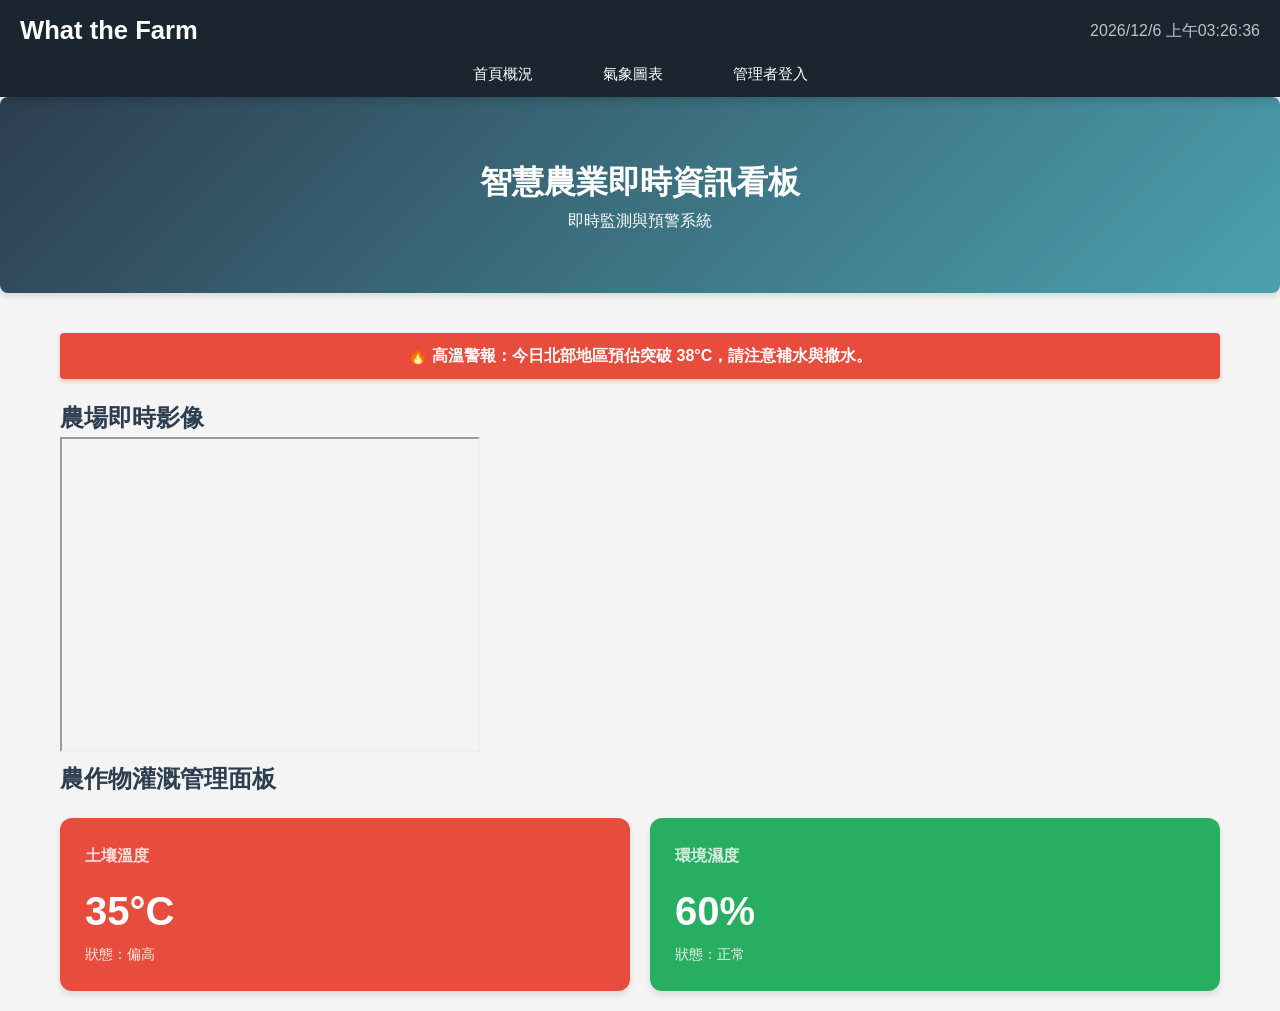
==== index.html @ b925cd80 "update video" ====
<!DOCTYPE html>
<html lang="zh-TW">
<head>
    <meta charset="UTF-8">
    <meta name="viewport" content="width=device-width, initial-scale=1.0">
    <title>首頁 - What the Farm</title>
    <link rel="stylesheet" href="main.css">
    <style>
        /* 僅首頁需要的樣式 */
        .weather-info p { margin: 5px 0; font-size: 0.95rem; }
        .weather-info strong { color: var(--primary-color); font-size: 1.1rem; }
    </style>
</head>
<body>

    <div id="alert-container"></div>

    <nav class="navbar">
        <div class="nav-brand">What the Farm</div>
        <div class="nav-time" id="current-time">載入中...</div>
        
        <div class="menu-toggle" id="mobile-menu-icon">
            <span></span><span></span><span></span>
        </div>

        <ul class="nav-menu" id="nav-menu">
            <li><a href="index.html" >首頁概況</a></li>
            <li><a href="charts.html">氣象圖表</a></li>
            <li><a href="login.html">管理者登入</a></li>
        </ul>
    </nav>

    <header class="hero-banner">
        <h1>智慧農業即時資訊看板</h1>
        <p>即時監測與預警系統</p>
    </header>

    <main>
        <section class="emergency-bar">
            <span>🔥 高溫警報：今日北部地區預估突破 38°C，請注意補水與撒水。</span>
        </section>

        <h2>農場即時影像</h2>
        <iframe width="420" height="315"src="https://www.youtube.com/watch?v=z_fY1pj1VBw&list=PLtPJtE4_gezcIXkVoH0pzSqqjN6FSjMHF?autoplay=1&mute=1"></iframe>

        <h2>農作物灌溉管理面板</h2>
        <div class="card-grid" style="margin-top: 20px;">
            <div class="info-card status-card status-danger">
                <h3>土壤溫度</h3>
                <p class="value">35°C</p>
                <p class="desc">狀態：偏高</p>
            </div>
            <div class="info-card status-card status-success">
                <h3>環境濕度</h3>
                <p class="value">60%</p>
                <p class="desc">狀態：正常</p>
            </div>
        </div>
    </main>

    <script src="main.js"></script>
</body>
</html>
---- main.css ----
/* --- 全站變數與基礎設定 --- */
:root {
    --bg-color: #f0f2f5;
    --nav-bg: #1a252f;
    --nav-text: #ffffff;
    --primary-color: #3498db;
    --danger-color: #e74c3c;
    --warning-color: #f39c12;
    --success-color: #27ae60;
    --text-main: #2c3e50;
    --card-bg: rgba(255, 255, 255, 0.9);
    --shadow: 0 4px 6px rgba(0,0,0,0.1);
    --transition: all 0.3s ease;
}

* { box-sizing: border-box; margin: 0; padding: 0; }

body {
    font-family: 'PingFang TC', 'Heiti TC', sans-serif;
    background-color: var(--bg-color);
    color: var(--text-main);
    line-height: 1.6;
    overflow-x: hidden;
}

/* --- 導航欄 (全站共用) --- */
.navbar {
    display: grid;
    grid-template-areas: 
        "brand time"
        "menu menu";
    background-color: var(--nav-bg);
    color: var(--nav-text);
    padding: 10px 20px;
    position: sticky;
    top: 0;
    z-index: 1000;
    box-shadow: 0 2px 10px rgba(0,0,0,0.2);
}

.nav-brand { grid-area: brand; font-size: 1.2rem; font-weight: bold; align-self: center; }
.nav-time { grid-area: time; text-align: right; font-size: 0.9rem; color: #bdc3c7; align-self: center; }

/* 電腦版選單 */
.nav-menu { 
    grid-area: menu; 
    list-style: none; 
    display: flex; 
    justify-content: center; 
    gap: 15px; 
    margin-top: 10px;
}

.nav-menu a {
    text-decoration: none;
    color: #ecf0f1;
    font-size: 0.95rem;
    padding: 8px 15px;
    border-radius: 20px;
    transition: var(--transition);
}

.nav-menu a:hover, .nav-menu a.active {
    background-color: rgba(255,255,255,0.1);
}


/* --- 主體內容區 --- */
main { padding: 20px; max-width: 1200px; margin: 0 auto; }

/* 只有首頁需要的 Hero Banner */
.hero-banner {
    background: linear-gradient(135deg, #2c3e50 0%, #4ca1af 100%);
    color: white;
    text-align: center;
    padding: 60px 20px;
    margin-bottom: 20px;
    border-radius: 8px;
    box-shadow: var(--shadow);
}

/* --- 緊急告示區 (跑馬燈) --- */
.emergency-bar {
    background-color: var(--danger-color);
    color: white;
    padding: 10px;
    font-weight: bold;
    text-align: center;
    border-radius: 4px;
    margin-bottom: 20px;
    box-shadow: 0 2px 4px rgba(231, 76, 60, 0.3);
}

/* --- 卡片通用樣式 (毛玻璃效果) --- */
.card-grid {
    display: grid;
    grid-template-columns: repeat(auto-fit, minmax(280px, 1fr));
    gap: 20px;
}

.info-card {
    background: var(--card-bg);
    backdrop-filter: blur(5px);
    padding: 25px;
    border-radius: 12px;
    box-shadow: var(--shadow);
    border: 1px solid rgba(255,255,255,0.3);
    transition: var(--transition);
}

.info-card:hover { transform: translateY(-5px); box-shadow: 0 8px 15px rgba(0,0,0,0.15); }

/* --- 緊急告警對話框 (堆疊式) --- */
#alert-container {
    position: fixed;
    top: 20px;
    left: 50%;
    transform: translateX(-50%);
    z-index: 2000; /* 確保比 navbar 高 */
    width: 90%;
    max-width: 500px;
    display: flex;
    flex-direction: column;
    gap: 10px;
}

.modal-alert {
    background: white;
    padding: 20px;
    border-radius: 10px;
    box-shadow: 0 10px 30px rgba(0,0,0,0.5); /* 增加陰影深度 */
    position: relative;
    border-left: 8px solid #e74c3c;
    color: #333; /* 確保文字是深色，不被導航欄顏色影響 */
}

.modal-alert.warning { border-left-color: var(--warning-color); }

.alert-close-x {
    position: absolute; top: 10px; right: 15px;
    background: none; border: none; font-size: 1.5rem;
    cursor: pointer; color: #95a5a6;
}
.alert-close-x:hover { color: var(--danger-color); }

.alert-content { text-align: center; margin-bottom: 15px; }
.alert-content h2 { font-size: 1.25rem; margin-bottom: 10px; color: var(--danger-color); }
.modal-alert.warning .alert-content h2 { color: var(--warning-color); }

.alert-action-row { text-align: center; }
.btn-mute-today {
    background-color: #95a5a6; color: white;
    border: none; padding: 8px 20px; border-radius: 20px;
    cursor: pointer; font-size: 0.85rem; transition: var(--transition);
}
.btn-mute-today:hover { background-color: #7f8c8d; }

@keyframes slideInDown {
    from { transform: translateY(-100%); opacity: 0; }
    to { transform: translateY(0); opacity: 1; }
}

/* 基礎重置：消除原生 HTML 的點點與間距 */
* {
    margin: 0;
    padding: 0;
    box-sizing: border-box;
    list-style: none; /* 這一行會消除截圖中的圓點 */
    text-decoration: none;
}

body {
    font-family: "Microsoft JhengHei", sans-serif;
    background-color: #f4f4f4;
}

/* --- 1. 統一導航欄樣式 (兩層式) --- */
/*.navbar {
    background-color: #1a252f;
    color: white;
    padding: 15px 40px;
    position: sticky;
    top: 0;
    z-index: 1000; /* 降低一點，讓對話框能蓋過它 */
/*}*/

.nav-top-row {
    display: flex;
    justify-content: space-between;
    align-items: center;
}

.nav-brand { font-size: 1.6rem; font-weight: 900; }
.nav-time { font-size: 1rem; color: #bdc3c7; }

.nav-links-row {
    display: flex;
    justify-content: center;
    margin-top: 15px;
}

.nav-menu { display: flex; gap: 20px; }
.nav-menu a {
    color: white;
    padding: 8px 25px;
    border-radius: 25px;
    transition: 0.3s;
}

/* 橢圓形選中狀態 */
.nav-menu a.active, .nav-menu a:hover {
    background-color: rgba(255, 255, 255, 0.2);
}

/* --- 2. 修正：分區氣象 2x2 方塊佈局 --- */
.weather-grid-2x2 {
    display: grid;
    grid-template-columns: 1fr 1fr; /* 電腦版兩列 */
    gap: 25px;
    max-width: auto;
    margin: 20px auto;
}


/* 手機版適配 */
@media (max-width: 768px) {
    /* 1. 導航欄主體：維持垂直排列，但確保子項目分行 */
    .navbar {
        display: flex;
        flex-direction: column;
        align-items: center;
        padding: 10px 5px;
        grid-template-areas: none; /* 取消原本的 grid 影響 */
    }

    /* 2. 標題一行 */
    .nav-brand {
        width: 100%;
        text-align: center;
        font-size: 1.4rem;
        margin-bottom: 5px;
    }

    /* 3. 時間一行 */
    .nav-time {
        width: 100%;
        text-align: center;
        font-size: 0.9rem;
        color: #bdc3c7;
        margin-bottom: 10px;
    }

    /* 4. 按鈕列一行，且不換行 */
    .nav-links-row {
        width: 100%;
        display: flex;
        justify-content: center;
        margin-top: 0;
    }

    .nav-menu {
        display: flex !important; /* 強制手機版也顯示，不依賴漢堡選單（若不需收合） */
        flex-direction: row; /* 水平排列 */
        gap: 8px; /* 縮小按鈕間距防止換行 */
        width: auto;
        justify-content: center;
    }

    .nav-menu a {
        padding: 6px 12px; /* 縮小按鈕內距 */
        font-size: 0.85rem; /* 稍微縮小字體 */
        white-space: nowrap; /* 絕對不換行 */
    }
}

/* 環境狀態顏色提醒 */
/* --- 3. 管理者卡片顏色強化 (全版背景) --- */
.status-danger { background-color: #e74c3c !important; color: white !important; }
.status-success { background-color: #27ae60 !important; color: white !important; }

.status-card { 
    color: white; 
    border: none; 
}
.status-card h3 { 
    opacity: 0.8; 
    font-size: 1rem; 
    margin-bottom: 10px; 
}
.status-card .value { 
    font-size: 2.5rem; 
    font-weight: bold; 
}
.status-card .desc {
    font-size: 0.9rem; 
    opacity: 0.9; 
}
.btn-water:hover { 
    background: #ecf0f1; 
    transform: scale(1.05); 
}
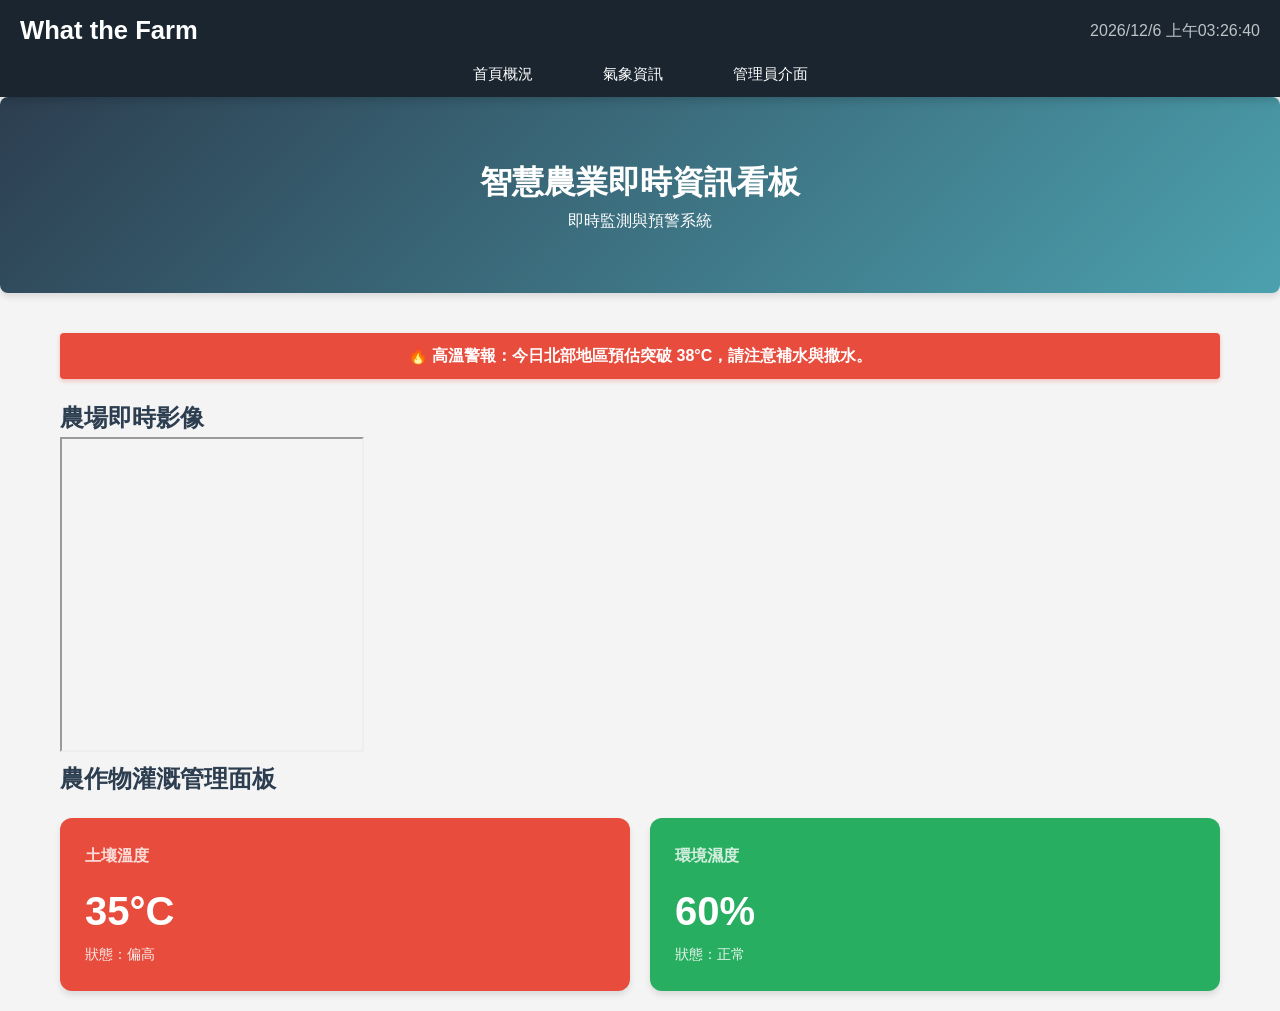
==== commit 9585547f: "2.13" ====
--- a/index.html
+++ b/index.html
@@ -3,7 +3,7 @@
 <head>
     <meta charset="UTF-8">
     <meta name="viewport" content="width=device-width, initial-scale=1.0">
-    <title>首頁 - What the Farm</title>
+    <title>What the Farm - 首頁</title>
     <link rel="stylesheet" href="main.css">
     <style>
         /* 僅首頁需要的樣式 */
@@ -25,8 +25,8 @@
 
         <ul class="nav-menu" id="nav-menu">
             <li><a href="index.html" >首頁概況</a></li>
-            <li><a href="charts.html">氣象圖表</a></li>
-            <li><a href="login.html">管理者登入</a></li>
+            <li><a href="charts.html">氣象資訊</a></li>
+            <li><a href="login.html">管理員介面</a></li>
         </ul>
     </nav>
 
@@ -41,7 +41,7 @@
         </section>
 
         <h2>農場即時影像</h2>
-        <iframe width="420" height="315"src="https://www.youtube.com/watch?v=z_fY1pj1VBw&list=PLtPJtE4_gezcIXkVoH0pzSqqjN6FSjMHF?autoplay=1&mute=1"></iframe>
+        <iframe width=auto height="315"src="https://www.youtube.com/watch?v=z_fY1pj1VBw&list=PLtPJtE4_gezcIXkVoH0pzSqqjN6FSjMHF?autoplay=1&mute=1"></iframe>
 
         <h2>農作物灌溉管理面板</h2>
         <div class="card-grid" style="margin-top: 20px;">
@@ -58,6 +58,7 @@
         </div>
     </main>
 
-    <script src="main.js"></script>
+    <script src="main1.js"></script>
+    
 </body>
 </html>
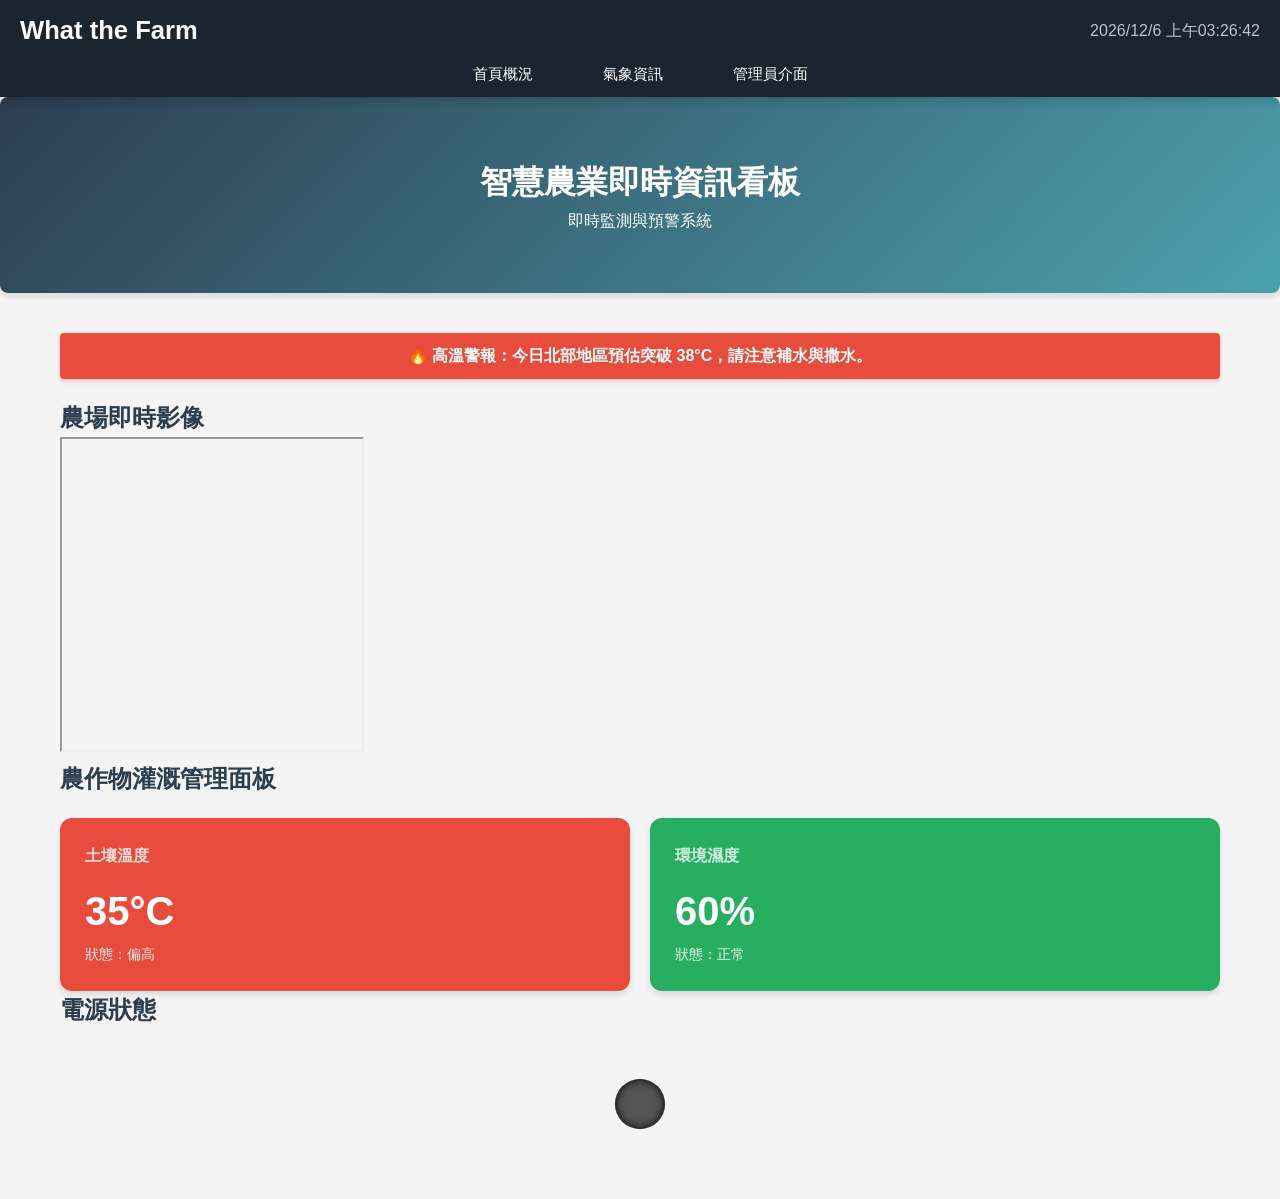
==== commit b7b62297: "update power check" ====
--- a/index.html
+++ b/index.html
@@ -56,6 +56,11 @@
                 <p class="desc">狀態：正常</p>
             </div>
         </div>
+
+
+        <h2>電源狀態</h2>
+        <div class="led" id="myLed" onclick="toggleLed()"></div>
+
     </main>
 
     <script src="main1.js"></script>
--- a/main.css
+++ b/main.css
@@ -298,4 +298,20 @@
 .btn-water:hover { 
     background: #ecf0f1; 
     transform: scale(1.05); 
+}
+
+.led {
+    width: 50px;
+    height: 50px;
+    background-color: #555; /* 關閉時的顏色 */
+    border-radius: 50%;
+    margin: 50px auto;
+    transition: all 0.3s;
+    cursor: pointer;
+    box-shadow: inset 0 0 10px #000;
+}
+
+.led.on {
+    background-color: #ff0000; /* 紅色燈 */
+    box-shadow: 0 0 20px #ff0000, 0 0 40px #ff0000;
 }
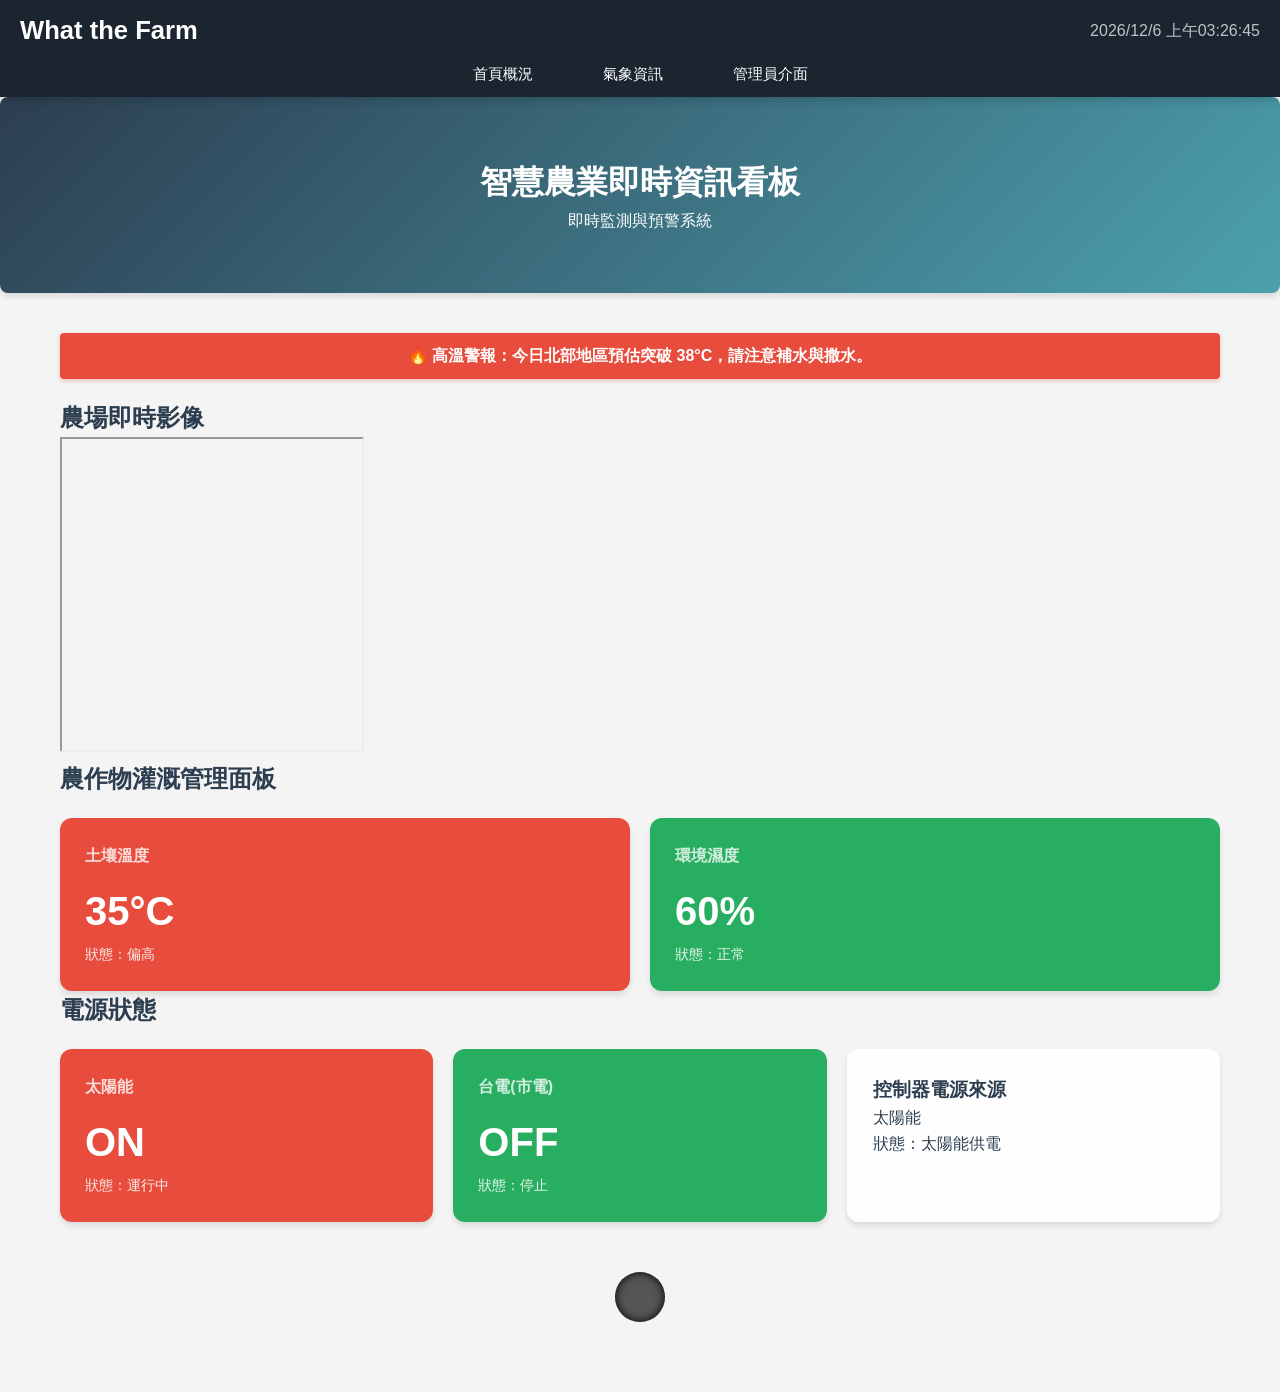
==== commit adf95996: "update" ====
--- a/index.html
+++ b/index.html
@@ -59,6 +59,26 @@
 
 
         <h2>電源狀態</h2>
+        <div class="card-grid" style="margin-top: 20px;">
+            <div class="info-card status-card status-danger">
+                <h3>太陽能</h3>
+                <p class="value">ON</p>
+                <p class="desc">狀態：運行中</p>
+            </div>
+            <div class="info-card status-card status-success">
+                <h3>台電(市電)</h3>
+                <p class="value">OFF</p>
+                <p class="desc">狀態：停止</p>
+            </div>
+
+            <div class="info-card">
+                <h3>控制器電源來源</h3>
+                <p class="value">太陽能</p>
+                <p class="desc">狀態：太陽能供電</p>
+            </div>
+        </div>
+
+
         <div class="led" id="myLed" onclick="toggleLed()"></div>
 
     </main>
--- a/main.css
+++ b/main.css
@@ -108,7 +108,10 @@
     transition: var(--transition);
 }
 
-.info-card:hover { transform: translateY(-5px); box-shadow: 0 8px 15px rgba(0,0,0,0.15); }
+.info-card:hover { 
+    transform: translateY(-5px);
+    box-shadow: 0 8px 15px rgba(0,0,0,0.15); 
+}
 
 /* --- 緊急告警對話框 (堆疊式) --- */
 #alert-container {
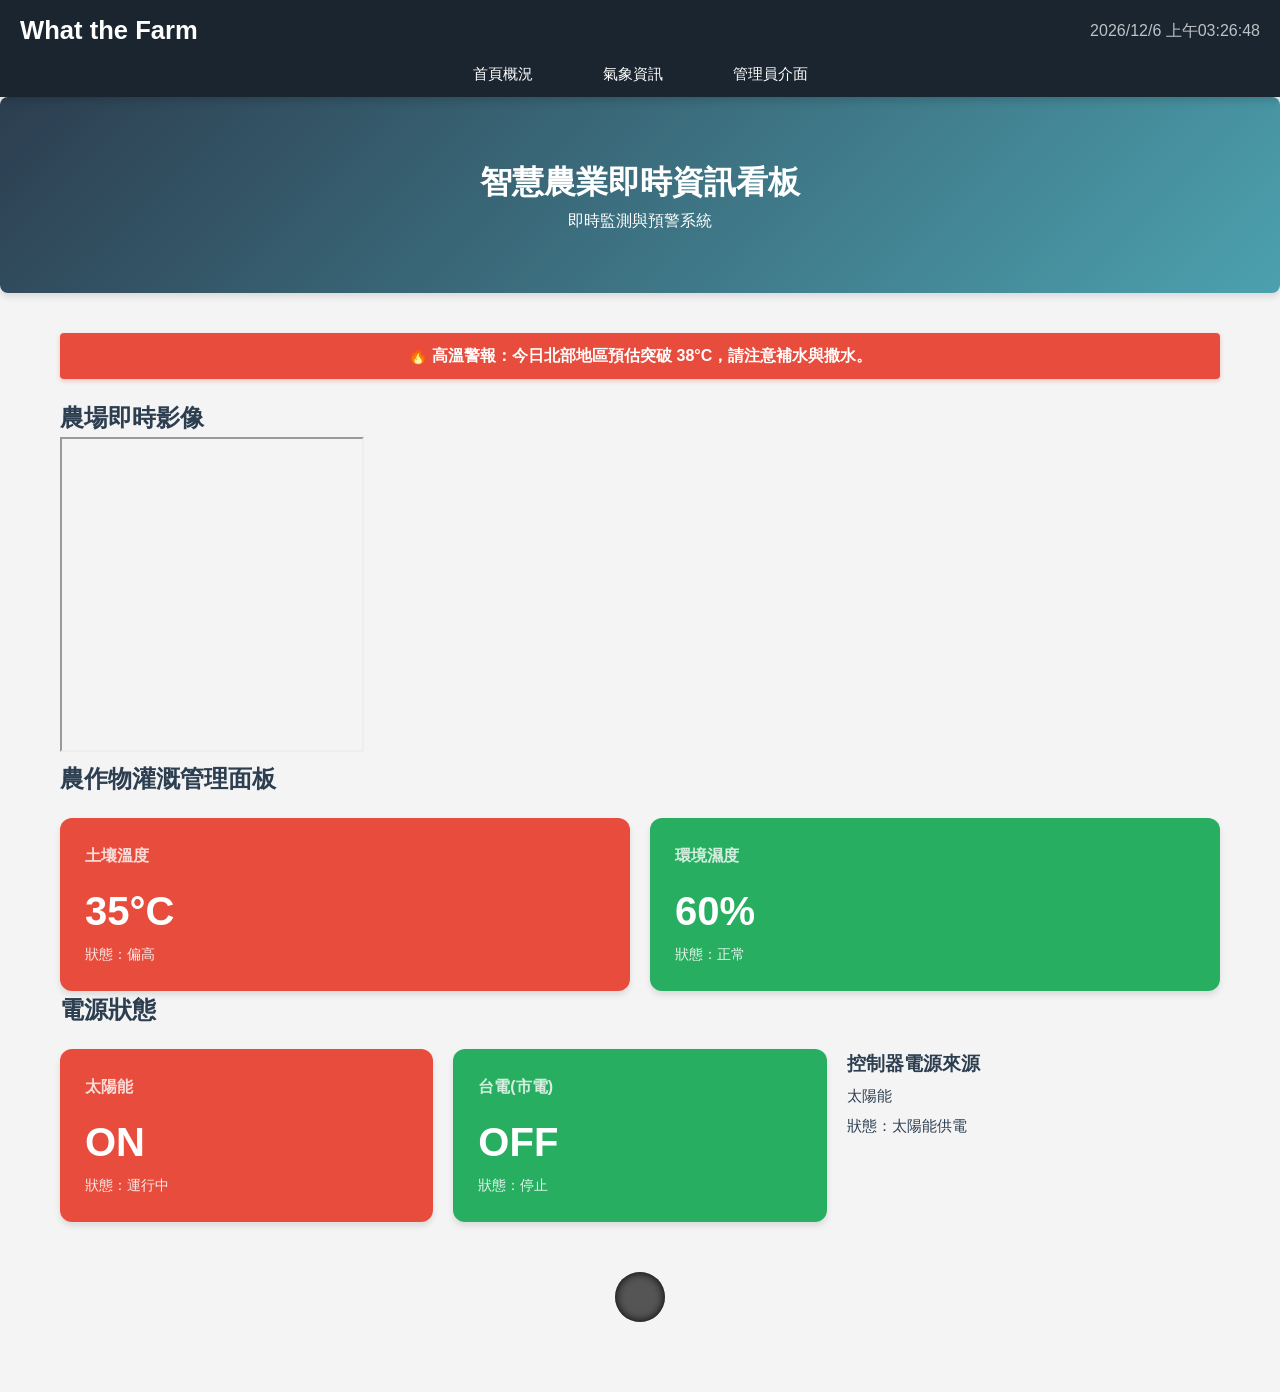
==== commit 2b19fbec: "update" ====
--- a/index.html
+++ b/index.html
@@ -71,7 +71,7 @@
                 <p class="desc">狀態：停止</p>
             </div>
 
-            <div class="info-card">
+            <div class="weather-info">
                 <h3>控制器電源來源</h3>
                 <p class="value">太陽能</p>
                 <p class="desc">狀態：太陽能供電</p>
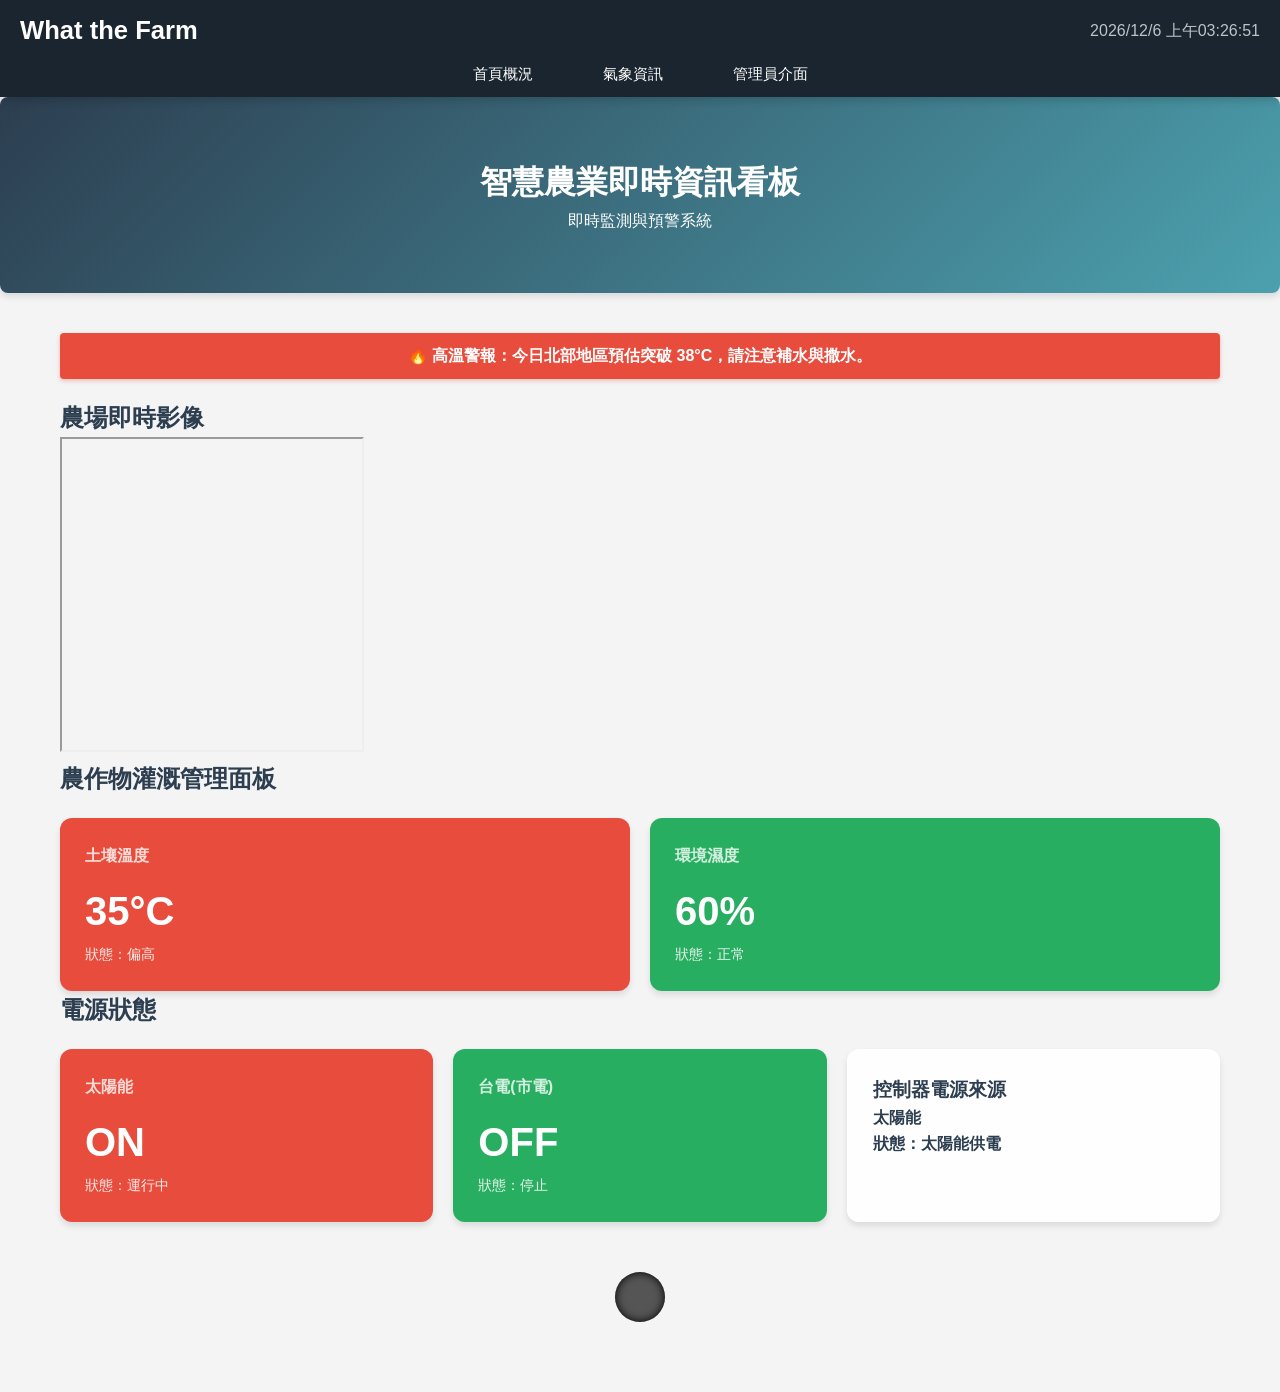
==== commit ae8fe5b0: "update" ====
--- a/index.html
+++ b/index.html
@@ -71,10 +71,10 @@
                 <p class="desc">狀態：停止</p>
             </div>
 
-            <div class="weather-info">
+            <div class="info-card">
                 <h3>控制器電源來源</h3>
-                <p class="value">太陽能</p>
-                <p class="desc">狀態：太陽能供電</p>
+                <p class="value"><strong>太陽能</strong></p>
+                <p class="desc"><strong>狀態：太陽能供電</strong></p>
             </div>
         </div>
 
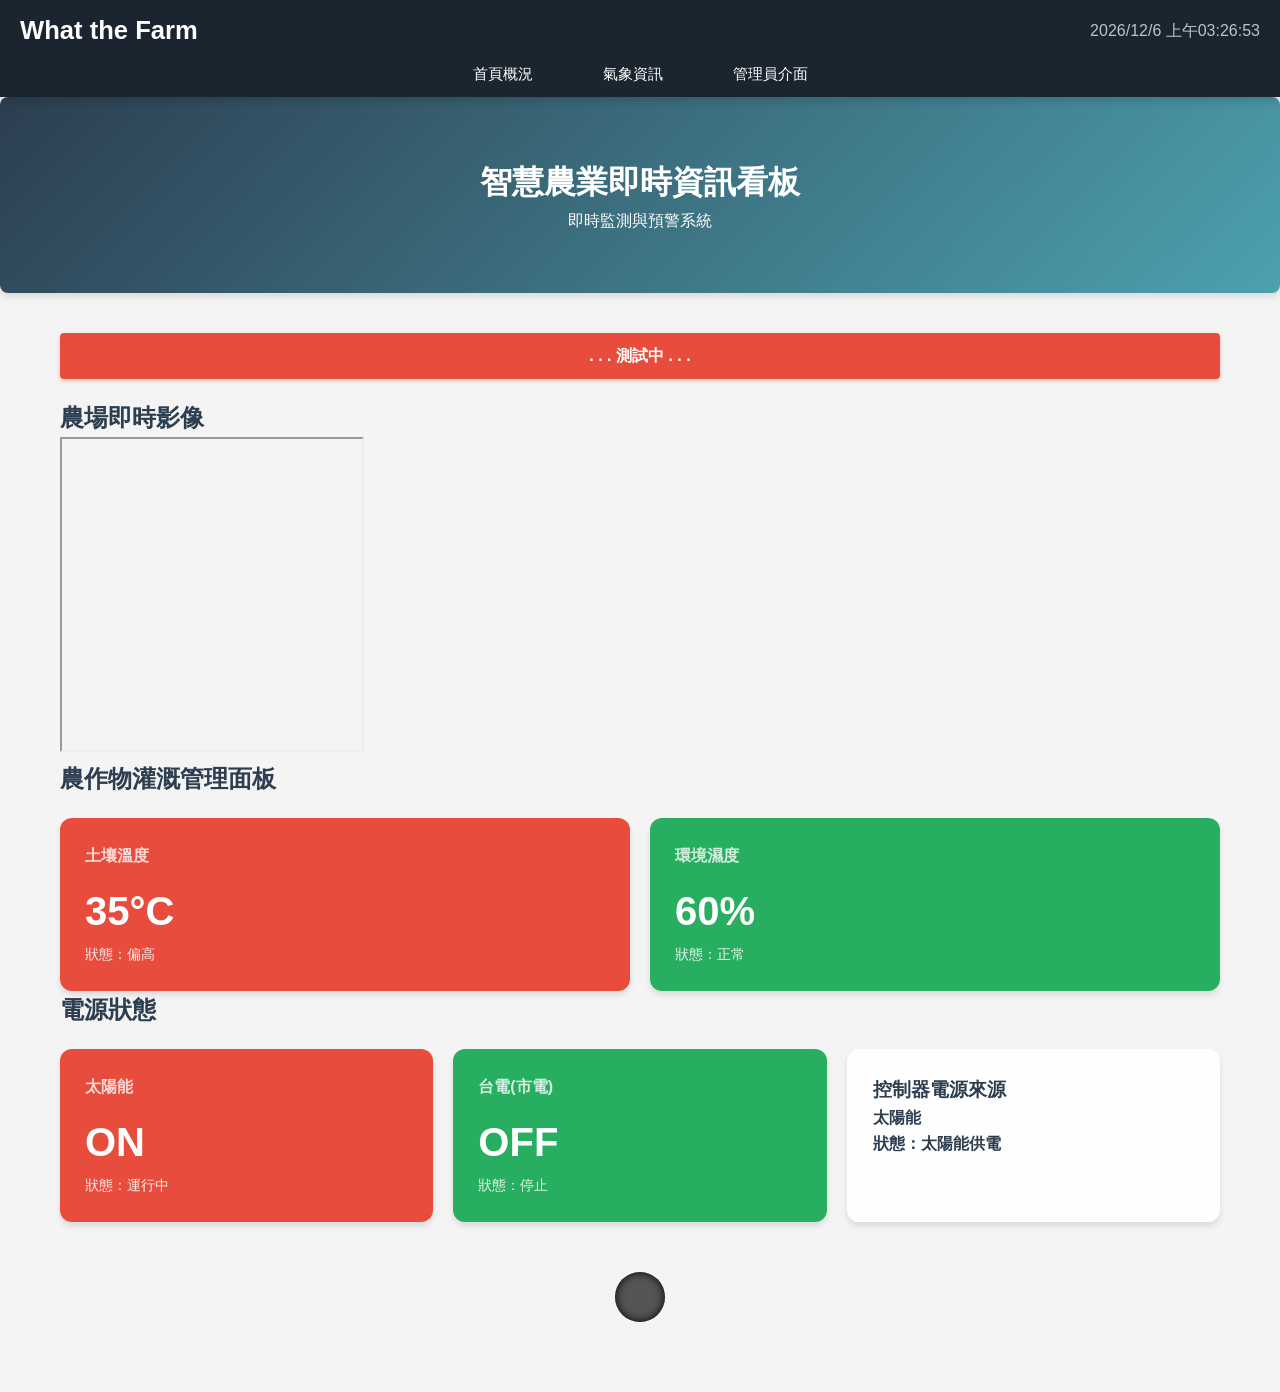
==== commit d7b5e12d: "update" ====
--- a/index.html
+++ b/index.html
@@ -37,7 +37,8 @@
 
     <main>
         <section class="emergency-bar">
-            <span>🔥 高溫警報：今日北部地區預估突破 38°C，請注意補水與撒水。</span>
+            <!--<span>🔥 高溫警報：今日北部地區預估突破 38°C，請注意補水與撒水。</span>-->
+            <span> . . . 測試中 . . . </span>
         </section>
 
         <h2>農場即時影像</h2>
@@ -83,7 +84,7 @@
 
     </main>
 
-    <script src="main1.js"></script>
+    <script src="main.js"></script>
     
 </body>
 </html>
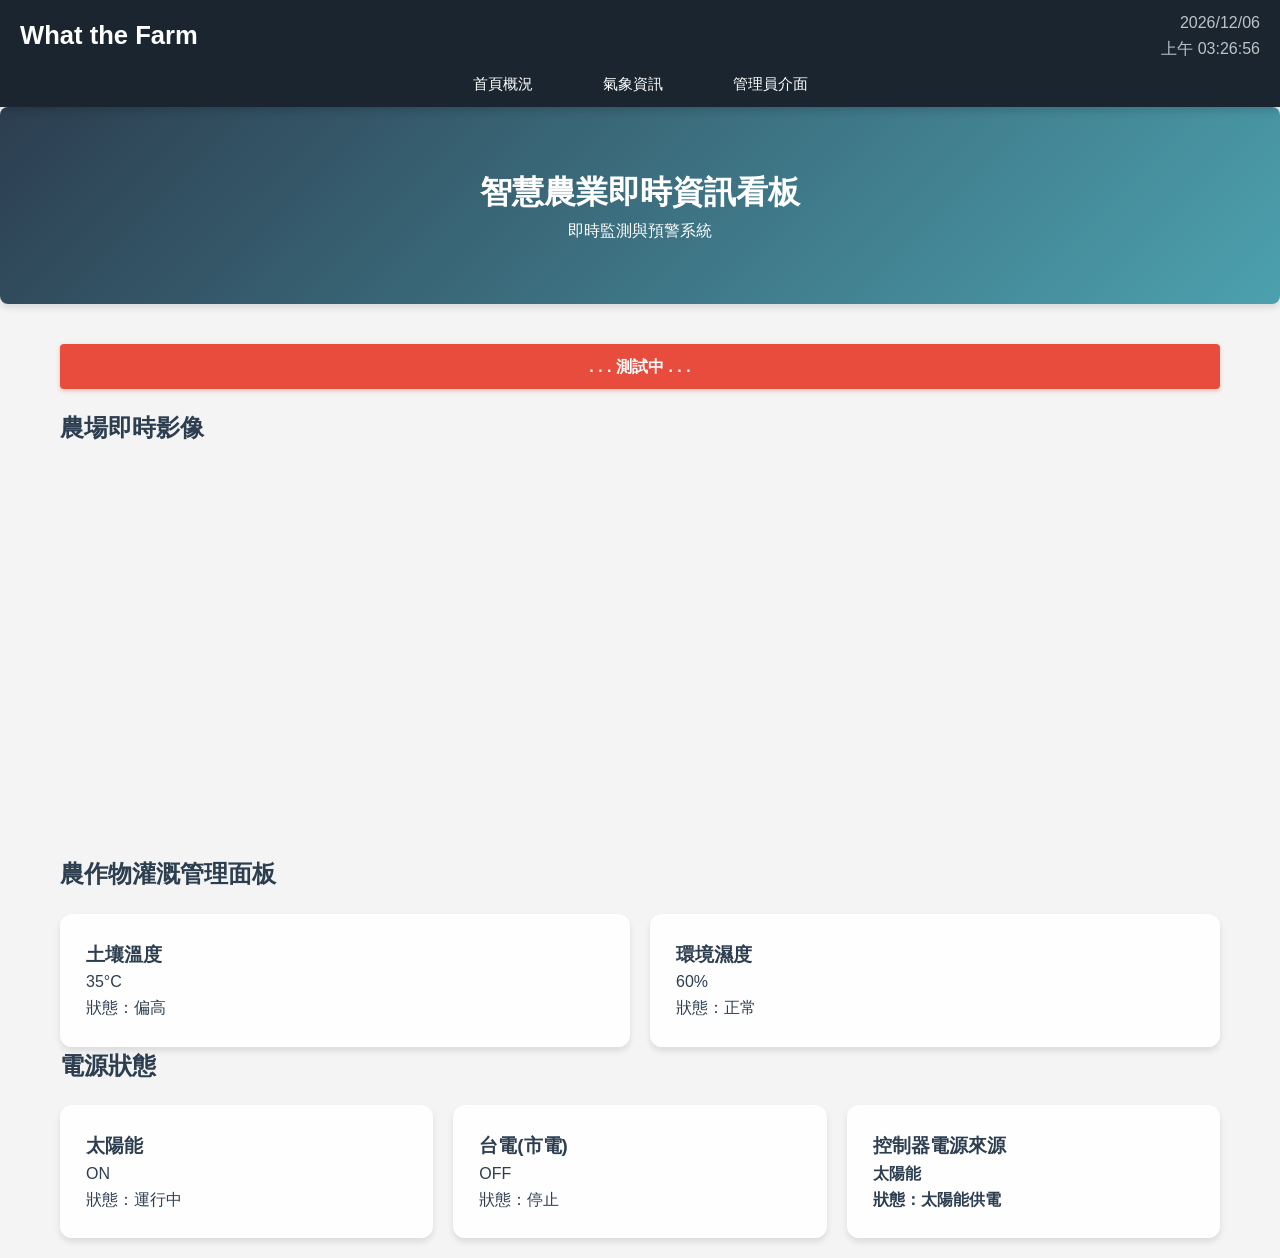
==== commit 9f118a5b: "update 2.14.1" ====
--- a/index.html
+++ b/index.html
@@ -42,16 +42,19 @@
         </section>
 
         <h2>農場即時影像</h2>
-        <iframe width=auto height="315"src="https://www.youtube.com/watch?v=z_fY1pj1VBw&list=PLtPJtE4_gezcIXkVoH0pzSqqjN6FSjMHF?autoplay=1&mute=1"></iframe>
+        <iframe width="100%" height="400" 
+            src="https://www.youtube.com/embed/watch?v=z_fY1pj1VBw&list=PLtPJtE4_gezcIXkVoH0pzSqqjN6FSjMHF?autoplay=1&mute=1" 
+            frameborder="0" allowfullscreen>
+        </iframe>
 
         <h2>農作物灌溉管理面板</h2>
         <div class="card-grid" style="margin-top: 20px;">
-            <div class="info-card status-card status-danger">
+            <div class="info-card">
                 <h3>土壤溫度</h3>
                 <p class="value">35°C</p>
                 <p class="desc">狀態：偏高</p>
             </div>
-            <div class="info-card status-card status-success">
+            <div class="info-card">
                 <h3>環境濕度</h3>
                 <p class="value">60%</p>
                 <p class="desc">狀態：正常</p>
@@ -61,12 +64,12 @@
 
         <h2>電源狀態</h2>
         <div class="card-grid" style="margin-top: 20px;">
-            <div class="info-card status-card status-danger">
+            <div class="info-card">
                 <h3>太陽能</h3>
                 <p class="value">ON</p>
                 <p class="desc">狀態：運行中</p>
             </div>
-            <div class="info-card status-card status-success">
+            <div class="info-card">
                 <h3>台電(市電)</h3>
                 <p class="value">OFF</p>
                 <p class="desc">狀態：停止</p>
--- a/main.css
+++ b/main.css
@@ -163,12 +163,12 @@
     to { transform: translateY(0); opacity: 1; }
 }
 
-/* 基礎重置：消除原生 HTML 的點點與間距 */
+
 * {
     margin: 0;
     padding: 0;
     box-sizing: border-box;
-    list-style: none; /* 這一行會消除截圖中的圓點 */
+    list-style: none;
     text-decoration: none;
 }
 
@@ -177,15 +177,6 @@
     background-color: #f4f4f4;
 }
 
-/* --- 1. 統一導航欄樣式 (兩層式) --- */
-/*.navbar {
-    background-color: #1a252f;
-    color: white;
-    padding: 15px 40px;
-    position: sticky;
-    top: 0;
-    z-index: 1000; /* 降低一點，讓對話框能蓋過它 */
-/*}*/
 
 .nav-top-row {
     display: flex;
@@ -278,22 +269,34 @@
 
 /* 環境狀態顏色提醒 */
 /* --- 3. 管理者卡片顏色強化 (全版背景) --- */
-.status-danger { background-color: #e74c3c !important; color: white !important; }
-.status-success { background-color: #27ae60 !important; color: white !important; }
-
-.status-card { 
-    color: white; 
-    border: none; 
-}
-.status-card h3 { 
-    opacity: 0.8; 
-    font-size: 1rem; 
-    margin-bottom: 10px; 
-}
-.status-card .value { 
-    font-size: 2.5rem; 
-    font-weight: bold; 
-}
+.status-danger { 
+    background-color: #e74c3c !important; 
+    color: white !important; 
+}
+.status-success { 
+    background-color: #27ae60 !important; 
+    color: white !important; 
+}
+
+.status-card {
+    display: flex;
+    flex-direction: column;
+    justify-content: center;
+    align-items: center;
+    min-height: 200px;
+}
+.status-card h3 {
+    text-align: center;
+    font-size: 1.4rem; /* 標題加大並致中 */
+    margin-bottom: 15px;
+}
+
+.status-card .value {
+    font-size: 3.5rem; /* 數值加大 */
+    color: #ffffff;
+    text-shadow: 2px 2px 4px rgba(0,0,0,0.3);
+}
+
 .status-card .desc {
     font-size: 0.9rem; 
     opacity: 0.9; 
@@ -303,18 +306,97 @@
     transform: scale(1.05); 
 }
 
-.led {
-    width: 50px;
-    height: 50px;
-    background-color: #555; /* 關閉時的顏色 */
+/* 管理面板設備排成一排 */
+.device-control-grid {
+    display: grid;
+    grid-template-columns: repeat(auto-fit, minmax(200px, 1fr));
+    gap: 20px;
+    margin-top: 20px;
+}
+
+/* 設備卡片美化 */
+.device-card {
+    background: var(--card-bg);
+    padding: 20px;
+    border-radius: 15px;
+    text-align: center;
+    box-shadow: var(--shadow);
+    display: flex;
+    flex-direction: column;
+    align-items: center;
+    transition: var(--transition);
+}
+
+.led-indicator {
+    width: 15px;
+    height: 15px;
     border-radius: 50%;
-    margin: 50px auto;
-    transition: all 0.3s;
+    margin-bottom: 10px;
+    background-color: #95a5a6; /* 預設灰色 (關閉) */
+    box-shadow: inset 0 0 5px rgba(0,0,0,0.2);
+}
+
+.led-indicator.on {
+    background-color: #2ecc71; /* 綠色 (運行中) */
+    box-shadow: 0 0 10px #2ecc71;
+}
+
+.led-indicator.off {
+    background-color: #e74c3c; /* 紅色 (停止/警告) */
+    box-shadow: 0 0 10px #e74c3c;
+}
+
+/* 狀態顏色回歸正常 (無資料時) */
+.status-normal {
+    background-color: var(--card-bg) !important;
+    color: var(--text-main) !important;
+}
+
+/* 定時器小標籤 */
+.timer-tag {
+    font-size: 0.75rem;
+    color: var(--primary-color);
+    margin-top: 5px;
+    font-weight: bold;
+}
+
+.btn-admin-setting{
+    background:#1a252f; 
+    color:white; 
+    border:none; 
+    padding:8px 20px; 
+    border-radius:20px; 
+    margin-left:10px; 
+    cursor:pointer;
+}
+
+
+/* 虛擬 LED 美化 */
+.led-indicator {
+    width: 20px;
+    height: 20px;
+    border-radius: 50%;
+    margin: 10px auto;
+    background: #555;
+    transition: 0.3s;
+}
+.led-indicator.active {
+    background: #27ae60;
+    box-shadow: 0 0 15px #27ae60;
+}
+
+/* 遙控器按鈕樣式 */
+
+.btn-remote {
+    width: 100%;
+    padding: 15px;
+    border-radius: 50px;
+    border: none;
+    background: #2c3e50;
+    color: white;
+    font-size: 1.2rem;
+    font-weight: bold;
     cursor: pointer;
-    box-shadow: inset 0 0 10px #000;
-}
-
-.led.on {
-    background-color: #ff0000; /* 紅色燈 */
-    box-shadow: 0 0 20px #ff0000, 0 0 40px #ff0000;
-}+    transition: 0.3s;
+}
+.btn-remote:active { transform: scale(0.95); }
